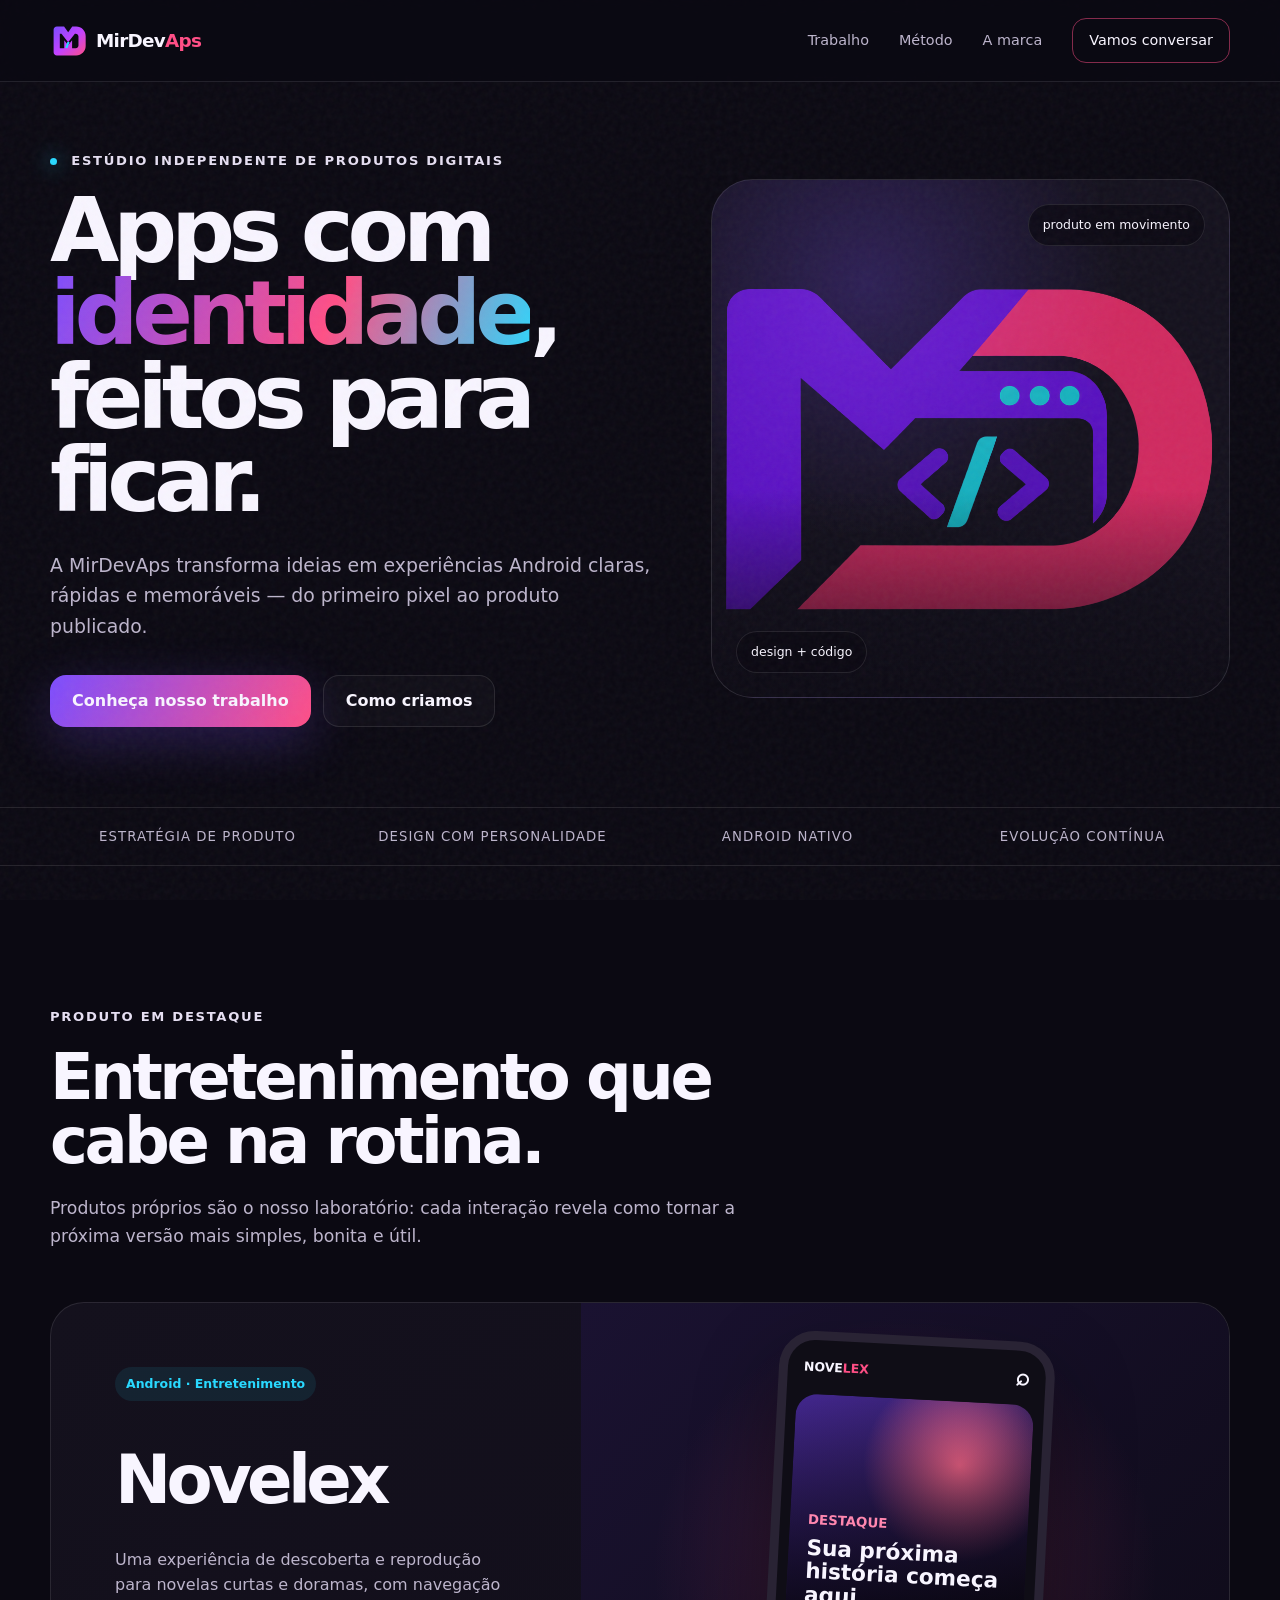
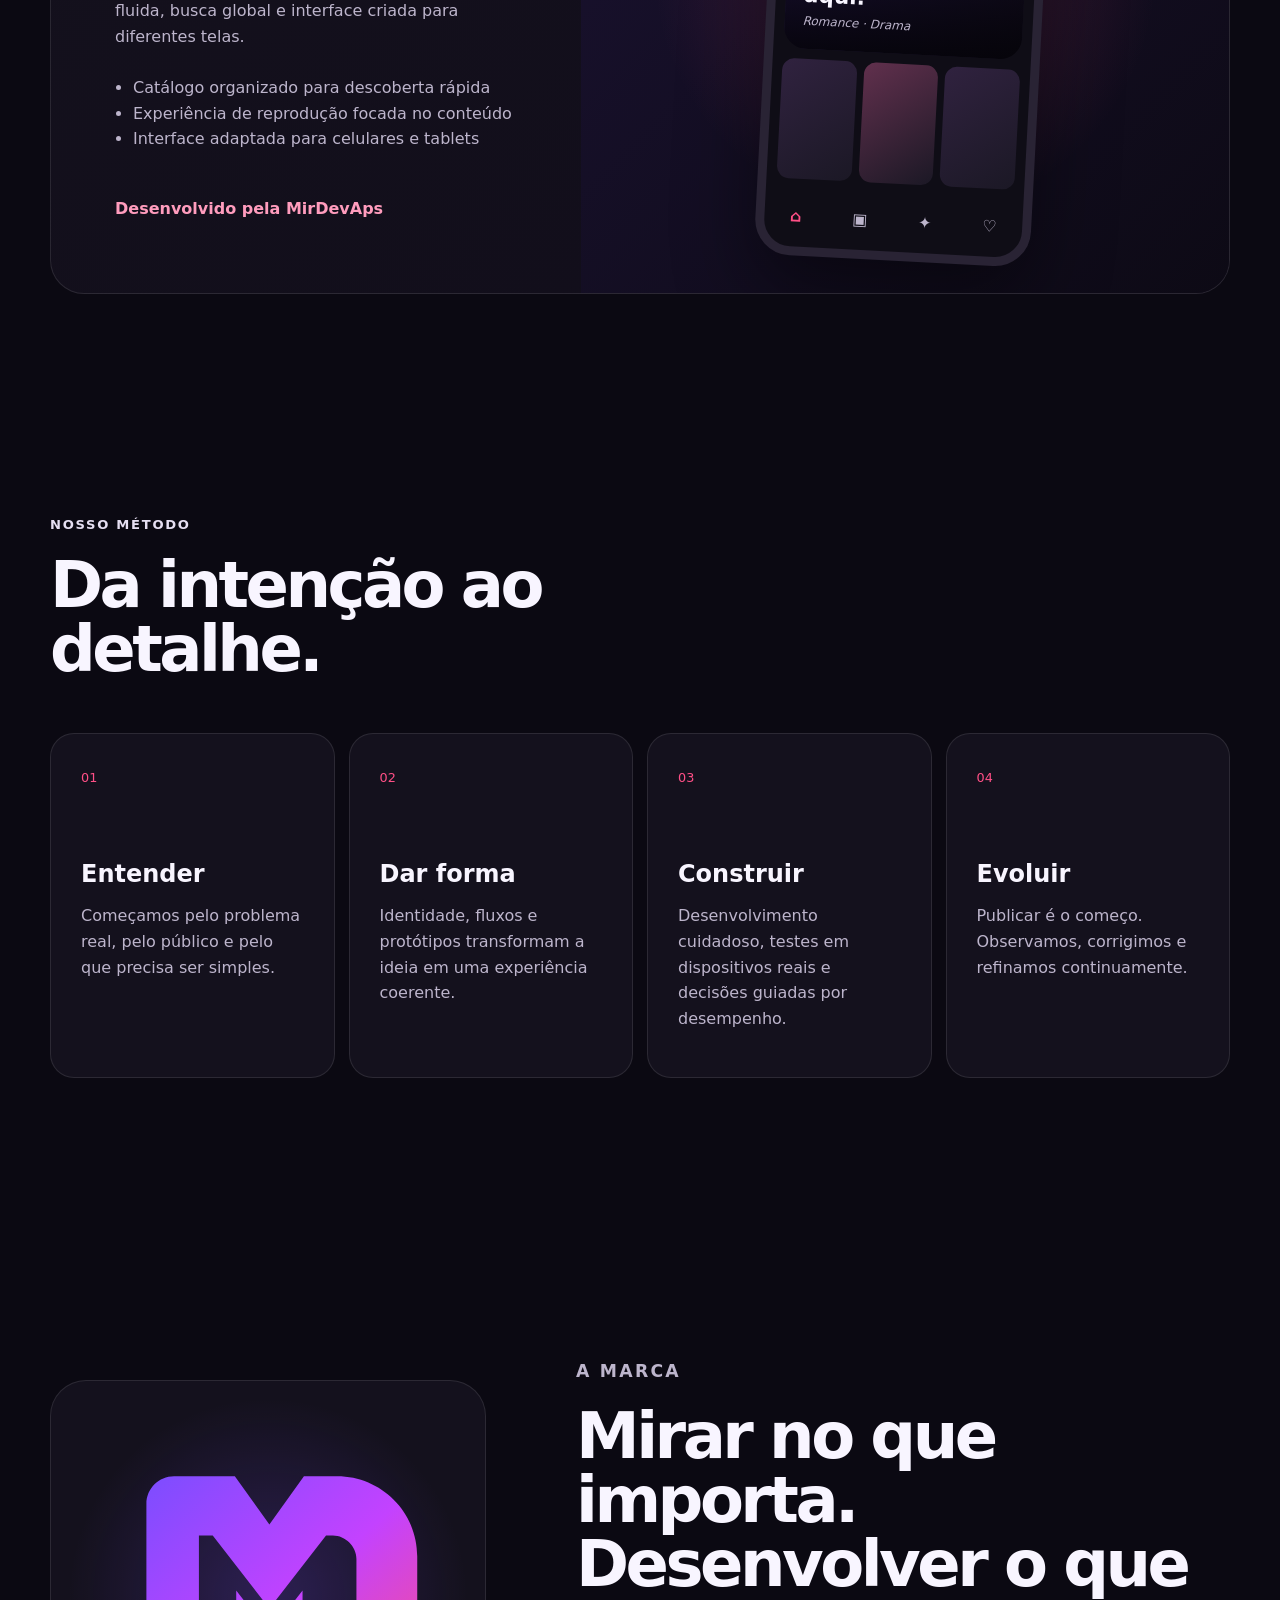
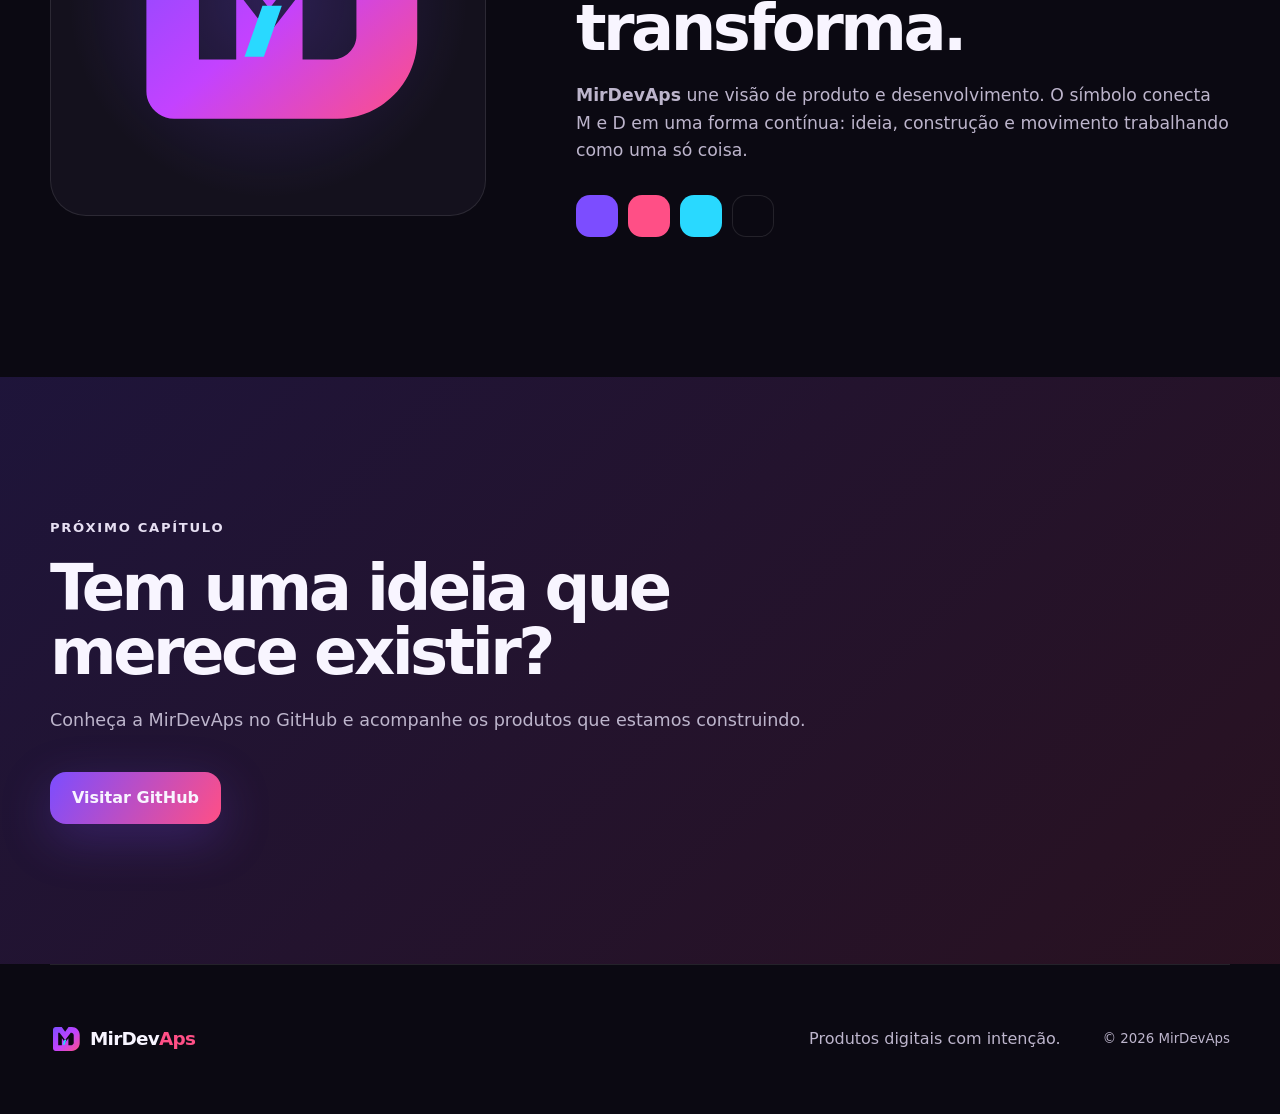
==== index.html @ d98f71c0 "Create MirDevAps brand and website" ====
<!doctype html>
<html lang="pt-BR">
  <head>
    <meta charset="utf-8" />
    <meta name="viewport" content="width=device-width,initial-scale=1" />
    <title>MirDevAps — Apps que viram experiência</title>
    <meta
      name="description"
      content="A MirDevAps cria aplicativos Android com identidade, desempenho e experiências pensadas para pessoas."
    />
    <meta name="theme-color" content="#0b0912" />
    <link rel="icon" href="assets/favicon.svg" type="image/svg+xml" />
    <link rel="stylesheet" href="styles.css" />
  </head>
  <body>
    <div class="noise" aria-hidden="true"></div>
    <header class="site-header">
      <a class="brand" href="#inicio" aria-label="MirDevAps — início"
        ><img src="assets/mirdevaps-logo.svg" alt="" /><span
          >MirDev<span>Aps</span></span
        ></a
      >
      <button class="menu-button" aria-expanded="false" aria-controls="nav">
        <span></span><span></span>
      </button>
      <nav id="nav">
        <a href="#trabalho">Trabalho</a><a href="#metodo">Método</a
        ><a href="#marca">A marca</a
        ><a class="nav-cta" href="#contato">Vamos conversar</a>
      </nav>
    </header>
    <main>
      <section class="hero" id="inicio">
        <div class="hero-copy reveal">
          <p class="eyebrow">
            <i></i> Estúdio independente de produtos digitais
          </p>
          <h1>Apps com <em>identidade</em>, feitos para ficar.</h1>
          <p class="lede">
            A MirDevAps transforma ideias em experiências Android claras,
            rápidas e memoráveis — do primeiro pixel ao produto publicado.
          </p>
          <div class="hero-actions">
            <a class="button primary" href="#trabalho">Conheça nosso trabalho</a
            ><a class="button ghost" href="#metodo">Como criamos</a>
          </div>
        </div>
        <div class="hero-art reveal" aria-label="Símbolo visual da MirDevAps">
          <div class="orbit one"></div>
          <div class="orbit two"></div>
          <img
            src="assets/brand-concept.png"
            alt="Monograma tecnológico MirDevAps"
          /><span class="code-chip">design + código</span
          ><span class="product-chip">produto em movimento</span>
        </div>
      </section>

      <section class="principles" aria-label="Princípios">
        <p>Estratégia de produto</p>
        <p>Design com personalidade</p>
        <p>Android nativo</p>
        <p>Evolução contínua</p>
      </section>

      <section class="work section" id="trabalho">
        <div class="section-heading reveal">
          <p class="eyebrow">Produto em destaque</p>
          <h2>Entretenimento que cabe na rotina.</h2>
          <p>
            Produtos próprios são o nosso laboratório: cada interação revela
            como tornar a próxima versão mais simples, bonita e útil.
          </p>
        </div>
        <article class="product reveal">
          <div class="product-copy">
            <span class="tag">Android · Entretenimento</span>
            <h3>Novelex</h3>
            <p>
              Uma experiência de descoberta e reprodução para novelas curtas e
              doramas, com navegação fluida, busca global e interface criada
              para diferentes telas.
            </p>
            <ul>
              <li>Catálogo organizado para descoberta rápida</li>
              <li>Experiência de reprodução focada no conteúdo</li>
              <li>Interface adaptada para celulares e tablets</li>
            </ul>
            <a href="#contato">Desenvolvido pela MirDevAps</a>
          </div>
          <div class="phone-stage">
            <div class="phone">
              <div class="phone-bar">
                <span>NOVE<span>LEX</span></span
                ><b>⌕</b>
              </div>
              <div class="story">
                <div class="story-copy">
                  <small>DESTAQUE</small
                  ><strong>Sua próxima história começa aqui.</strong
                  ><i>Romance · Drama</i>
                </div>
              </div>
              <div class="cards"><i></i><i></i><i></i></div>
              <div class="phone-nav"><b>⌂</b><b>▣</b><b>✦</b><b>♡</b></div>
            </div>
          </div>
        </article>
      </section>

      <section class="method section" id="metodo">
        <div class="section-heading reveal">
          <p class="eyebrow">Nosso método</p>
          <h2>Da intenção ao detalhe.</h2>
        </div>
        <div class="method-grid">
          <article class="reveal">
            <span>01</span>
            <h3>Entender</h3>
            <p>
              Começamos pelo problema real, pelo público e pelo que precisa ser
              simples.
            </p>
          </article>
          <article class="reveal">
            <span>02</span>
            <h3>Dar forma</h3>
            <p>
              Identidade, fluxos e protótipos transformam a ideia em uma
              experiência coerente.
            </p>
          </article>
          <article class="reveal">
            <span>03</span>
            <h3>Construir</h3>
            <p>
              Desenvolvimento cuidadoso, testes em dispositivos reais e decisões
              guiadas por desempenho.
            </p>
          </article>
          <article class="reveal">
            <span>04</span>
            <h3>Evoluir</h3>
            <p>
              Publicar é o começo. Observamos, corrigimos e refinamos
              continuamente.
            </p>
          </article>
        </div>
      </section>

      <section class="brand-story section" id="marca">
        <div class="brand-mark reveal">
          <img src="assets/mirdevaps-logo.svg" alt="Símbolo MirDevAps" />
        </div>
        <div class="brand-text reveal">
          <p class="eyebrow">A marca</p>
          <h2>Mirar no que importa. Desenvolver o que transforma.</h2>
          <p>
            <strong>MirDevAps</strong> une visão de produto e desenvolvimento. O
            símbolo conecta M e D em uma forma contínua: ideia, construção e
            movimento trabalhando como uma só coisa.
          </p>
          <div class="swatches" aria-label="Cores da marca">
            <i title="Violeta"></i><i title="Magenta"></i><i title="Ciano"></i
            ><i title="Noite"></i>
          </div>
        </div>
      </section>

      <section class="contact section" id="contato">
        <div class="contact-inner reveal">
          <p class="eyebrow">Próximo capítulo</p>
          <h2>Tem uma ideia que merece existir?</h2>
          <p>
            Conheça a MirDevAps no GitHub e acompanhe os produtos que estamos
            construindo.
          </p>
          <a
            class="button primary"
            href="https://github.com/mirdevaps"
            target="_blank"
            rel="noreferrer"
            >Visitar GitHub</a
          >
        </div>
      </section>
    </main>
    <footer>
      <a class="brand small" href="#inicio"
        ><img src="assets/mirdevaps-logo.svg" alt="" /><span
          >MirDev<span>Aps</span></span
        ></a
      >
      <p>Produtos digitais com intenção.</p>
      <small>© <span id="year"></span> MirDevAps</small>
    </footer>
    <script src="script.js"></script>
  </body>
</html>
---- styles.css ----
:root {
  --bg: #0b0912;
  --surface: #14111d;
  --surface-2: #1b1628;
  --text: #f8f5ff;
  --muted: #bdb5cc;
  --purple: #7c4dff;
  --pink: #ff4f86;
  --cyan: #29d9ff;
  --line: rgba(255, 255, 255, 0.1);
  --max: 1180px;
}
* {
  box-sizing: border-box;
}
html {
  scroll-behavior: smooth;
}
body {
  margin: 0;
  background: var(--bg);
  color: var(--text);
  font-family:
    Inter,
    ui-sans-serif,
    system-ui,
    -apple-system,
    BlinkMacSystemFont,
    "Segoe UI",
    sans-serif;
  font-size: 16px;
  line-height: 1.6;
  overflow-x: hidden;
}
a {
  color: inherit;
  text-decoration: none;
}
.noise {
  position: fixed;
  inset: 0;
  pointer-events: none;
  opacity: 0.045;
  z-index: 20;
  background-image: url("data:image/svg+xml,%3Csvg viewBox='0 0 180 180' xmlns='http://www.w3.org/2000/svg'%3E%3Cfilter id='n'%3E%3CfeTurbulence type='fractalNoise' baseFrequency='.9' numOctaves='3' stitchTiles='stitch'/%3E%3C/filter%3E%3Crect width='100%25' height='100%25' filter='url(%23n)'/%3E%3C/svg%3E");
}
.site-header {
  height: 82px;
  position: fixed;
  z-index: 30;
  top: 0;
  left: 0;
  right: 0;
  display: flex;
  align-items: center;
  justify-content: space-between;
  padding: 0 max(24px, calc((100vw - var(--max)) / 2));
  background: rgba(11, 9, 18, 0.72);
  border-bottom: 1px solid var(--line);
  backdrop-filter: blur(18px);
}
.brand {
  display: flex;
  align-items: center;
  gap: 10px;
  font-size: 1.15rem;
  font-weight: 850;
  letter-spacing: -0.04em;
}
.brand img {
  width: 36px;
  height: 36px;
}
.brand span span {
  color: var(--pink);
}
nav {
  display: flex;
  align-items: center;
  gap: 30px;
}
nav a {
  font-size: 0.9rem;
  color: var(--muted);
  transition: 0.2s;
}
nav a:hover {
  color: var(--text);
}
.nav-cta {
  padding: 10px 16px;
  border: 1px solid rgba(255, 79, 134, 0.5);
  border-radius: 14px;
  color: var(--text);
}
.menu-button {
  display: none;
  background: none;
  border: 0;
  width: 44px;
  height: 44px;
}
.menu-button span {
  display: block;
  width: 22px;
  height: 2px;
  margin: 6px auto;
  background: var(--text);
}
main {
  overflow: hidden;
}
.hero {
  min-height: 780px;
  max-width: calc(var(--max) + 48px);
  margin: auto;
  padding: 150px 24px 80px;
  display: grid;
  grid-template-columns: 1.08fr 0.92fr;
  align-items: center;
  gap: 52px;
}
.eyebrow {
  margin: 0 0 18px;
  color: #e6dff2;
  font-size: 0.82rem;
  font-weight: 750;
  letter-spacing: 0.13em;
  text-transform: uppercase;
}
.eyebrow i {
  display: inline-block;
  width: 7px;
  height: 7px;
  margin-right: 8px;
  border-radius: 50%;
  background: var(--cyan);
  box-shadow: 0 0 20px var(--cyan);
}
h1,
h2,
h3,
p {
  margin-top: 0;
}
h1 {
  font-size: clamp(3.7rem, 7vw, 6.5rem);
  line-height: 0.93;
  letter-spacing: -0.07em;
  margin-bottom: 28px;
}
h1 em {
  font-style: normal;
  background: linear-gradient(
    110deg,
    var(--purple),
    var(--pink) 58%,
    var(--cyan)
  );
  -webkit-background-clip: text;
  color: transparent;
}
.lede {
  max-width: 630px;
  font-size: 1.18rem;
  color: var(--muted);
}
.hero-actions {
  display: flex;
  gap: 12px;
  margin-top: 34px;
  flex-wrap: wrap;
}
.button {
  display: inline-flex;
  align-items: center;
  justify-content: center;
  min-height: 52px;
  padding: 0 22px;
  border-radius: 16px;
  font-weight: 750;
}
.button.primary {
  background: linear-gradient(120deg, var(--purple), var(--pink));
  box-shadow: 0 15px 50px rgba(124, 77, 255, 0.25);
}
.button.ghost {
  border: 1px solid var(--line);
  background: rgba(255, 255, 255, 0.025);
}
.hero-art {
  position: relative;
  aspect-ratio: 1/1;
  border: 1px solid var(--line);
  border-radius: 42px;
  overflow: hidden;
  background:
    radial-gradient(
      circle at 30% 20%,
      rgba(124, 77, 255, 0.25),
      transparent 46%
    ),
    var(--surface);
}
.hero-art > img {
  width: 100%;
  height: 100%;
  object-fit: cover;
  mix-blend-mode: screen;
  opacity: 0.82;
}
.hero-art:after {
  content: "";
  position: absolute;
  inset: 0;
  background: linear-gradient(180deg, transparent 60%, rgba(11, 9, 18, 0.8));
}
.code-chip,
.product-chip {
  position: absolute;
  z-index: 2;
  padding: 10px 14px;
  border: 1px solid var(--line);
  border-radius: 999px;
  background: rgba(11, 9, 18, 0.75);
  backdrop-filter: blur(12px);
  font-size: 0.78rem;
}
.code-chip {
  left: 24px;
  bottom: 24px;
}
.product-chip {
  right: 24px;
  top: 24px;
}
.principles {
  border-block: 1px solid var(--line);
  display: grid;
  grid-template-columns: repeat(4, 1fr);
  padding: 18px max(24px, calc((100vw - var(--max)) / 2));
  color: var(--muted);
}
.principles p {
  margin: 0;
  text-align: center;
  font-size: 0.83rem;
  text-transform: uppercase;
  letter-spacing: 0.08em;
}
.section {
  max-width: calc(var(--max) + 48px);
  margin: auto;
  padding: 140px 24px;
}
.section-heading {
  max-width: 760px;
  margin-bottom: 52px;
}
.section-heading h2,
.brand-text h2,
.contact h2 {
  font-size: clamp(2.7rem, 5vw, 4.8rem);
  line-height: 1;
  letter-spacing: -0.055em;
  margin-bottom: 22px;
}
.section-heading > p:last-child,
.brand-text > p {
  color: var(--muted);
  font-size: 1.08rem;
}
.product {
  display: grid;
  grid-template-columns: 0.9fr 1.1fr;
  min-height: 590px;
  border: 1px solid var(--line);
  border-radius: 34px;
  overflow: hidden;
  background: linear-gradient(145deg, var(--surface), #110d1a);
}
.product-copy {
  padding: 64px;
}
.tag {
  display: inline-flex;
  padding: 7px 11px;
  border-radius: 999px;
  background: rgba(41, 217, 255, 0.09);
  color: var(--cyan);
  font-size: 0.78rem;
  font-weight: 750;
}
.product h3 {
  font-size: 4.2rem;
  letter-spacing: -0.07em;
  margin: 26px 0 12px;
}
.product-copy p,
.product-copy li {
  color: var(--muted);
}
.product-copy ul {
  padding-left: 18px;
  margin: 26px 0;
}
.product-copy a {
  display: inline-block;
  margin-top: 18px;
  color: #ff9cbd;
  font-weight: 700;
}
.phone-stage {
  display: grid;
  place-items: center;
  min-height: 590px;
  background:
    radial-gradient(
      circle at 50% 45%,
      rgba(255, 79, 134, 0.22),
      transparent 55%
    ),
    linear-gradient(135deg, #1a1231, #0d0a15);
}
.phone {
  width: 276px;
  height: 525px;
  border: 9px solid #292334;
  border-radius: 36px;
  background: #0f0d16;
  overflow: hidden;
  box-shadow: 0 35px 80px rgba(0, 0, 0, 0.45);
  transform: rotate(3deg);
}
.phone-bar {
  height: 54px;
  padding: 0 16px;
  display: flex;
  align-items: center;
  justify-content: space-between;
  font-size: 0.78rem;
  font-weight: 900;
}
.phone-bar span span {
  color: var(--pink);
}
.phone-bar b {
  font-size: 1.5rem;
}
.story {
  height: 255px;
  margin: 0 10px;
  border-radius: 22px;
  background:
    linear-gradient(0deg, rgba(4, 3, 8, 0.9), transparent),
    radial-gradient(circle at 70% 25%, #ff698f, transparent 38%),
    linear-gradient(140deg, #43278f, #161021);
  position: relative;
}
.story-copy {
  position: absolute;
  left: 18px;
  right: 18px;
  bottom: 18px;
  display: grid;
  gap: 5px;
}
.story-copy small {
  color: #ff87af;
  font-weight: 800;
}
.story-copy strong {
  font-size: 1.35rem;
  line-height: 1.1;
}
.story-copy i {
  font-size: 0.75rem;
  color: var(--muted);
}
.cards {
  display: grid;
  grid-template-columns: repeat(3, 1fr);
  gap: 7px;
  padding: 10px;
}
.cards i {
  height: 120px;
  border-radius: 12px;
  background: linear-gradient(145deg, #30223f, #1b1825);
}
.cards i:nth-child(2) {
  background: linear-gradient(145deg, #61304d, #1b1825);
}
.phone-nav {
  height: 55px;
  display: flex;
  align-items: center;
  justify-content: space-around;
  color: var(--muted);
}
.phone-nav b:first-child {
  color: var(--pink);
}
.method {
  padding-top: 80px;
}
.method-grid {
  display: grid;
  grid-template-columns: repeat(4, 1fr);
  gap: 14px;
}
.method-grid article {
  min-height: 280px;
  padding: 30px;
  border: 1px solid var(--line);
  border-radius: 24px;
  background: var(--surface);
  transition: 0.25s;
}
.method-grid article:hover {
  transform: translateY(-6px);
  border-color: rgba(255, 79, 134, 0.35);
}
.method-grid span {
  color: var(--pink);
  font-size: 0.8rem;
}
.method-grid h3 {
  font-size: 1.5rem;
  margin: 65px 0 10px;
}
.method-grid p {
  color: var(--muted);
}
.brand-story {
  display: grid;
  grid-template-columns: 0.8fr 1.2fr;
  gap: 90px;
  align-items: center;
}
.brand-mark {
  aspect-ratio: 1;
  display: grid;
  place-items: center;
  border-radius: 36px;
  background:
    radial-gradient(circle, rgba(124, 77, 255, 0.24), transparent 65%),
    var(--surface);
  border: 1px solid var(--line);
}
.brand-mark img {
  width: 70%;
}
.swatches {
  display: flex;
  gap: 10px;
  margin-top: 30px;
}
.swatches i {
  width: 42px;
  height: 42px;
  border-radius: 14px;
  background: var(--purple);
}
.swatches i:nth-child(2) {
  background: var(--pink);
}
.swatches i:nth-child(3) {
  background: var(--cyan);
}
.swatches i:nth-child(4) {
  background: var(--bg);
  border: 1px solid var(--line);
}
.contact {
  max-width: none;
  padding-inline: max(24px, calc((100vw - var(--max)) / 2));
  background: linear-gradient(
    135deg,
    rgba(124, 77, 255, 0.17),
    rgba(255, 79, 134, 0.12)
  );
}
.contact-inner {
  max-width: 850px;
}
.contact-inner p:not(.eyebrow) {
  color: var(--muted);
  font-size: 1.1rem;
}
.contact .button {
  margin-top: 20px;
}
footer {
  max-width: var(--max);
  margin: auto;
  min-height: 150px;
  display: grid;
  grid-template-columns: 1fr auto auto;
  align-items: center;
  gap: 42px;
  color: var(--muted);
  border-top: 1px solid var(--line);
}
footer p,
footer small {
  margin: 0;
}
.brand.small {
  color: var(--text);
}
.brand.small img {
  width: 30px;
  height: 30px;
}
.reveal {
  opacity: 0;
  transform: translateY(24px);
  transition:
    opacity 0.75s ease,
    transform 0.75s ease;
}
.reveal.visible {
  opacity: 1;
  transform: none;
}
@media (max-width: 900px) {
  .site-header {
    padding: 0 20px;
  }
  .menu-button {
    display: block;
  }
  nav {
    position: absolute;
    top: 72px;
    left: 16px;
    right: 16px;
    display: none;
    flex-direction: column;
    align-items: stretch;
    padding: 18px;
    border: 1px solid var(--line);
    border-radius: 20px;
    background: #14111df5;
  }
  nav.open {
    display: flex;
  }
  .hero {
    grid-template-columns: 1fr;
    padding: 135px 22px 70px;
  }
  .hero-art {
    max-width: 560px;
  }
  .principles {
    grid-template-columns: 1fr 1fr;
    gap: 16px;
    padding: 24px;
  }
  .section {
    padding: 100px 22px;
  }
  .product {
    grid-template-columns: 1fr;
  }
  .product-copy {
    padding: 38px 28px;
  }
  .method-grid {
    grid-template-columns: 1fr 1fr;
  }
  .brand-story {
    grid-template-columns: 1fr;
    gap: 40px;
  }
  .brand-mark {
    max-width: 480px;
  }
  footer {
    margin: 0 22px;
    grid-template-columns: 1fr;
    gap: 12px;
    padding: 38px 0;
  }
}
@media (max-width: 560px) {
  h1 {
    font-size: 3.55rem;
  }
  .hero {
    padding-top: 120px;
  }
  .hero-actions {
    display: grid;
  }
  .hero-art {
    border-radius: 28px;
  }
  .principles {
    grid-template-columns: 1fr;
  }
  .section-heading h2,
  .brand-text h2,
  .contact h2 {
    font-size: 2.8rem;
  }
  .product h3 {
    font-size: 3.3rem;
  }
  .phone-stage {
    min-height: 560px;
  }
  .method-grid {
    grid-template-columns: 1fr;
  }
  .method-grid article {
    min-height: 220px;
  }
  .method-grid h3 {
    margin-top: 35px;
  }
  .brand-story {
    gap: 30px;
  }
}
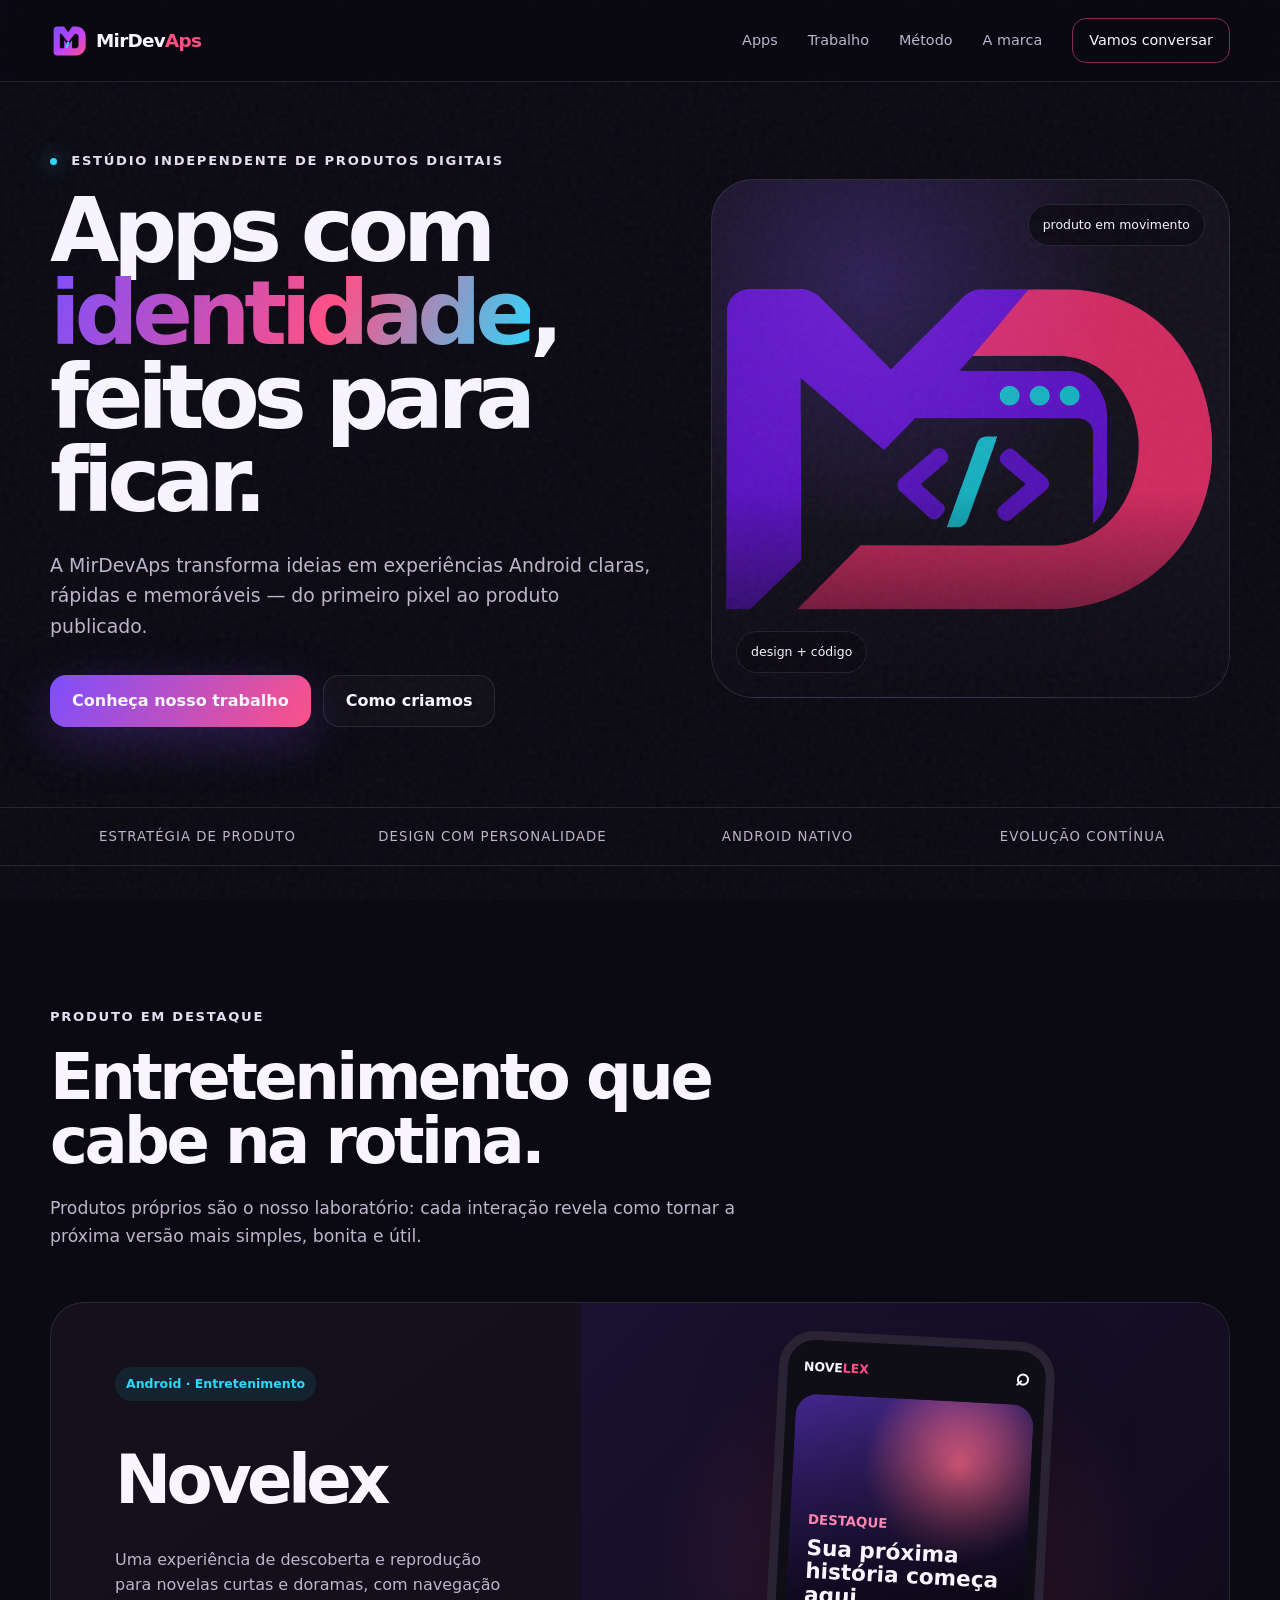
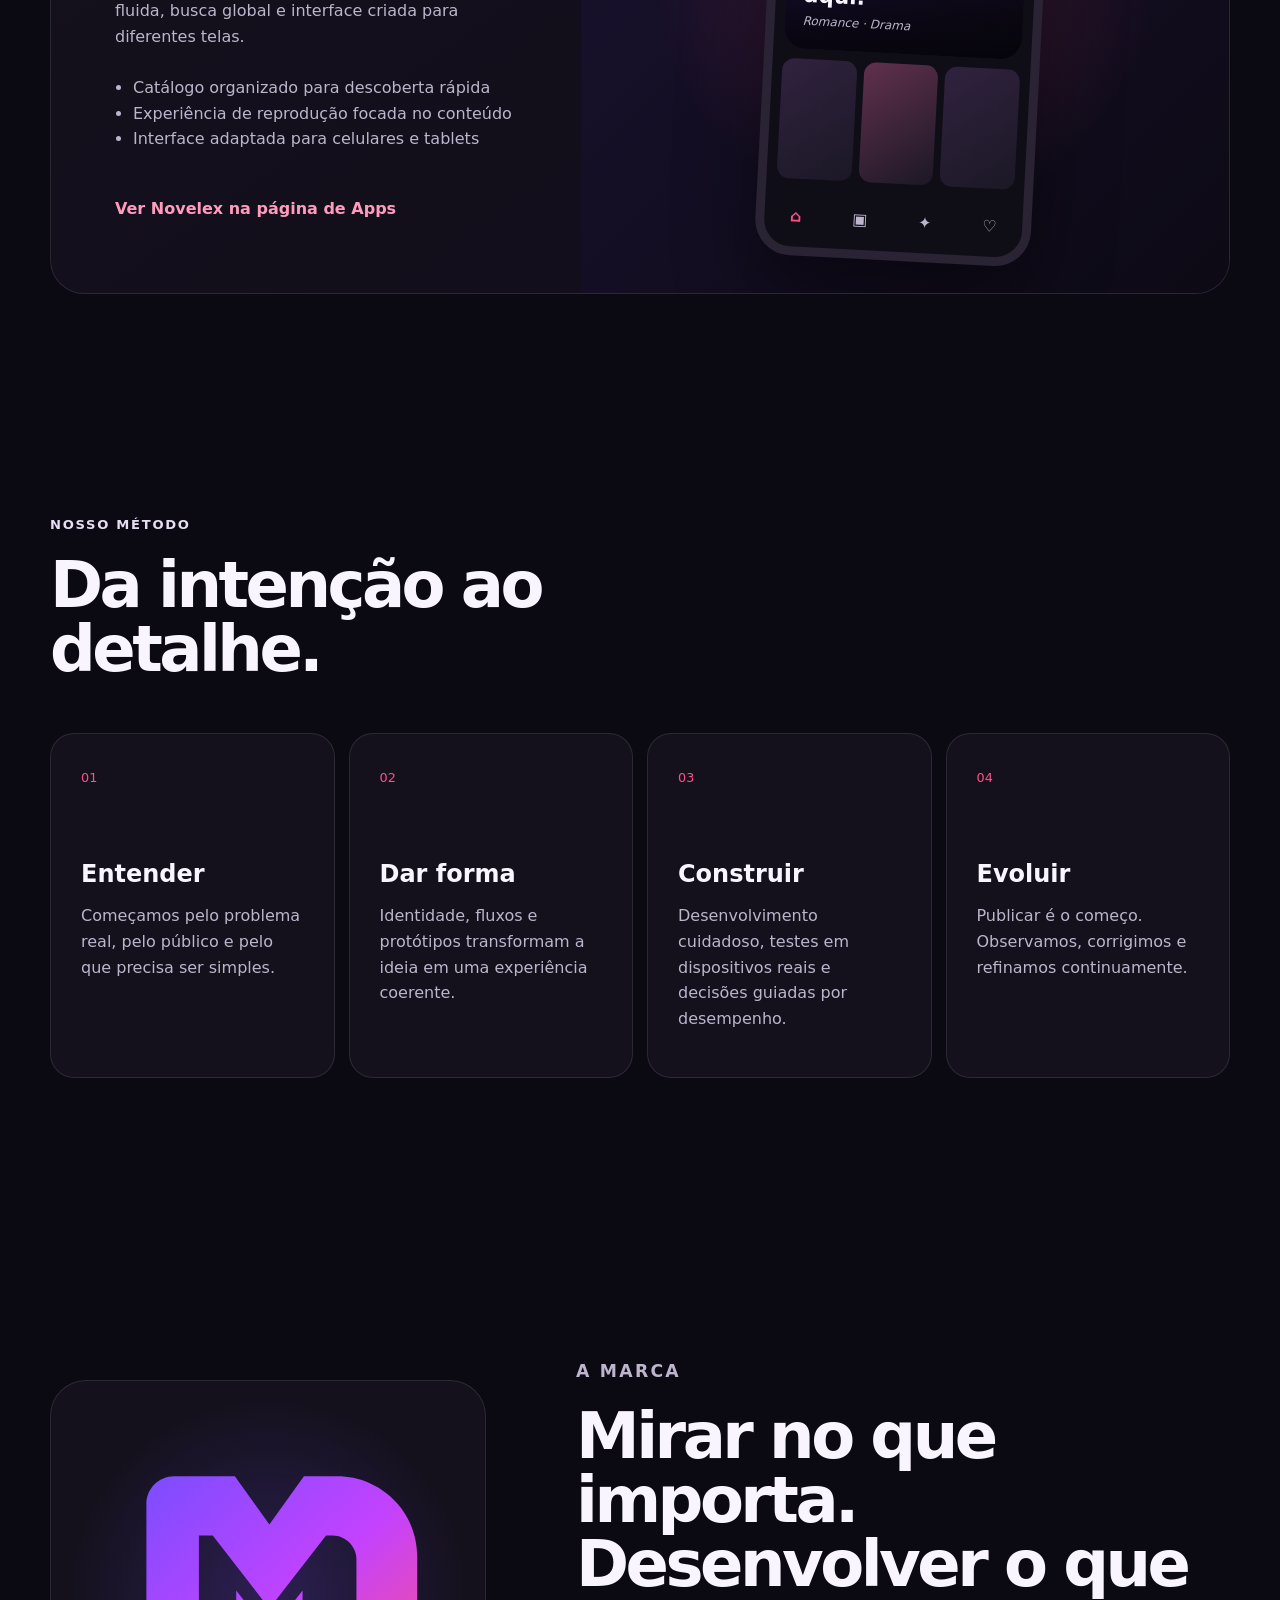
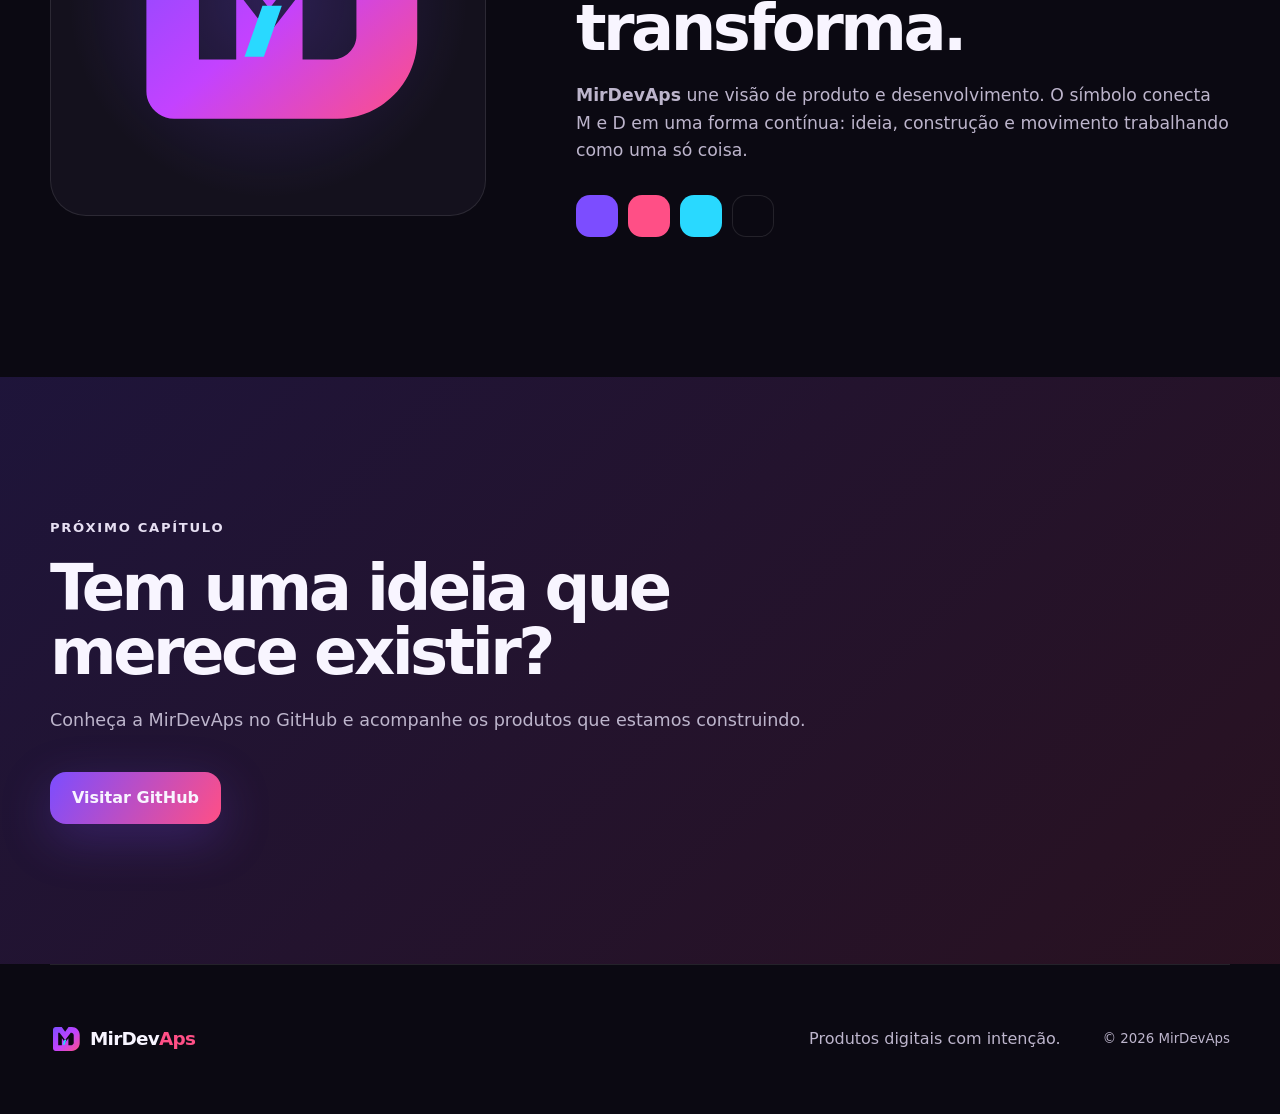
==== commit c23159f0: "Add expandable apps portfolio with Novelex" ====
--- a/index.html
+++ b/index.html
@@ -24,8 +24,8 @@
         <span></span><span></span>
       </button>
       <nav id="nav">
-        <a href="#trabalho">Trabalho</a><a href="#metodo">Método</a
-        ><a href="#marca">A marca</a
+        <a href="apps.html">Apps</a><a href="#trabalho">Trabalho</a
+        ><a href="#metodo">Método</a><a href="#marca">A marca</a
         ><a class="nav-cta" href="#contato">Vamos conversar</a>
       </nav>
     </header>
@@ -86,7 +86,7 @@
               <li>Experiência de reprodução focada no conteúdo</li>
               <li>Interface adaptada para celulares e tablets</li>
             </ul>
-            <a href="#contato">Desenvolvido pela MirDevAps</a>
+            <a href="apps.html#novelex">Ver Novelex na página de Apps</a>
           </div>
           <div class="phone-stage">
             <div class="phone">
--- a/styles.css
+++ b/styles.css
@@ -87,6 +87,9 @@
 nav a:hover {
   color: var(--text);
 }
+nav a.active {
+  color: var(--pink);
+}
 .nav-cta {
   padding: 10px 16px;
   border: 1px solid rgba(255, 79, 134, 0.5);
@@ -524,6 +527,121 @@
   opacity: 1;
   transform: none;
 }
+.apps-page {
+  padding-top: 82px;
+}
+.apps-intro {
+  max-width: calc(var(--max) + 48px);
+  margin: auto;
+  padding: 110px 24px 72px;
+}
+.apps-intro h1 {
+  max-width: 900px;
+  margin-bottom: 28px;
+}
+.apps-intro > p:last-child {
+  max-width: 720px;
+  color: var(--muted);
+  font-size: 1.15rem;
+}
+.app-showcase {
+  max-width: var(--max);
+  margin: 0 auto 130px;
+  overflow: hidden;
+  border: 1px solid var(--line);
+  border-radius: 38px;
+  background: linear-gradient(145deg, var(--surface), #100d18);
+}
+.app-identity {
+  display: grid;
+  grid-template-columns: 150px 1fr;
+  align-items: center;
+  gap: 34px;
+  padding: 54px;
+  border-bottom: 1px solid var(--line);
+}
+.app-icon {
+  width: 150px;
+  height: 150px;
+  border-radius: 34px;
+  box-shadow: 0 24px 60px rgba(255, 79, 134, 0.2);
+}
+.app-identity h2 {
+  margin: 12px 0 4px;
+  font-size: clamp(3rem, 6vw, 5.5rem);
+  line-height: 1;
+  letter-spacing: -0.06em;
+}
+.app-identity p {
+  max-width: 620px;
+  margin: 0;
+  color: var(--muted);
+  font-size: 1.08rem;
+}
+.app-details {
+  display: grid;
+  grid-template-columns: repeat(3, 1fr);
+  border-bottom: 1px solid var(--line);
+}
+.app-details > div {
+  min-height: 175px;
+  padding: 32px;
+  border-right: 1px solid var(--line);
+}
+.app-details > div:last-child {
+  border-right: 0;
+}
+.app-details small {
+  display: block;
+  margin-bottom: 24px;
+  color: var(--pink);
+  font-size: 0.78rem;
+  font-weight: 800;
+  text-transform: uppercase;
+  letter-spacing: 0.09em;
+}
+.app-details strong {
+  font-size: 1.05rem;
+  line-height: 1.45;
+}
+.app-visual {
+  position: relative;
+  min-height: 660px;
+  display: grid;
+  place-items: center;
+  padding: 64px 24px 40px;
+  background: radial-gradient(
+    circle at 50% 42%,
+    rgba(255, 79, 134, 0.2),
+    transparent 42%
+  );
+}
+.app-phone {
+  position: relative;
+  z-index: 1;
+  transform: none;
+}
+.app-visual > p {
+  margin: 18px 0 0;
+  color: var(--muted);
+}
+.app-visual > p strong {
+  color: var(--text);
+}
+.future-apps {
+  max-width: var(--max);
+  margin: 0 auto;
+  padding: 0 24px 140px;
+}
+.future-apps h2 {
+  margin-bottom: 18px;
+  font-size: clamp(2.8rem, 5vw, 5rem);
+  letter-spacing: -0.06em;
+}
+.future-apps > p:last-child {
+  color: var(--muted);
+  font-size: 1.08rem;
+}
 @media (max-width: 900px) {
   .site-header {
     padding: 0 20px;
@@ -584,6 +702,16 @@
     gap: 12px;
     padding: 38px 0;
   }
+  .app-showcase {
+    margin-inline: 22px;
+  }
+  .app-details {
+    grid-template-columns: 1fr;
+  }
+  .app-details > div {
+    border-right: 0;
+    border-bottom: 1px solid var(--line);
+  }
 }
 @media (max-width: 560px) {
   h1 {
@@ -624,4 +752,19 @@
   .brand-story {
     gap: 30px;
   }
-}
+  .apps-intro {
+    padding-top: 80px;
+  }
+  .app-identity {
+    grid-template-columns: 1fr;
+    padding: 32px 24px;
+  }
+  .app-icon {
+    width: 112px;
+    height: 112px;
+    border-radius: 26px;
+  }
+  .app-visual {
+    min-height: 610px;
+  }
+}
